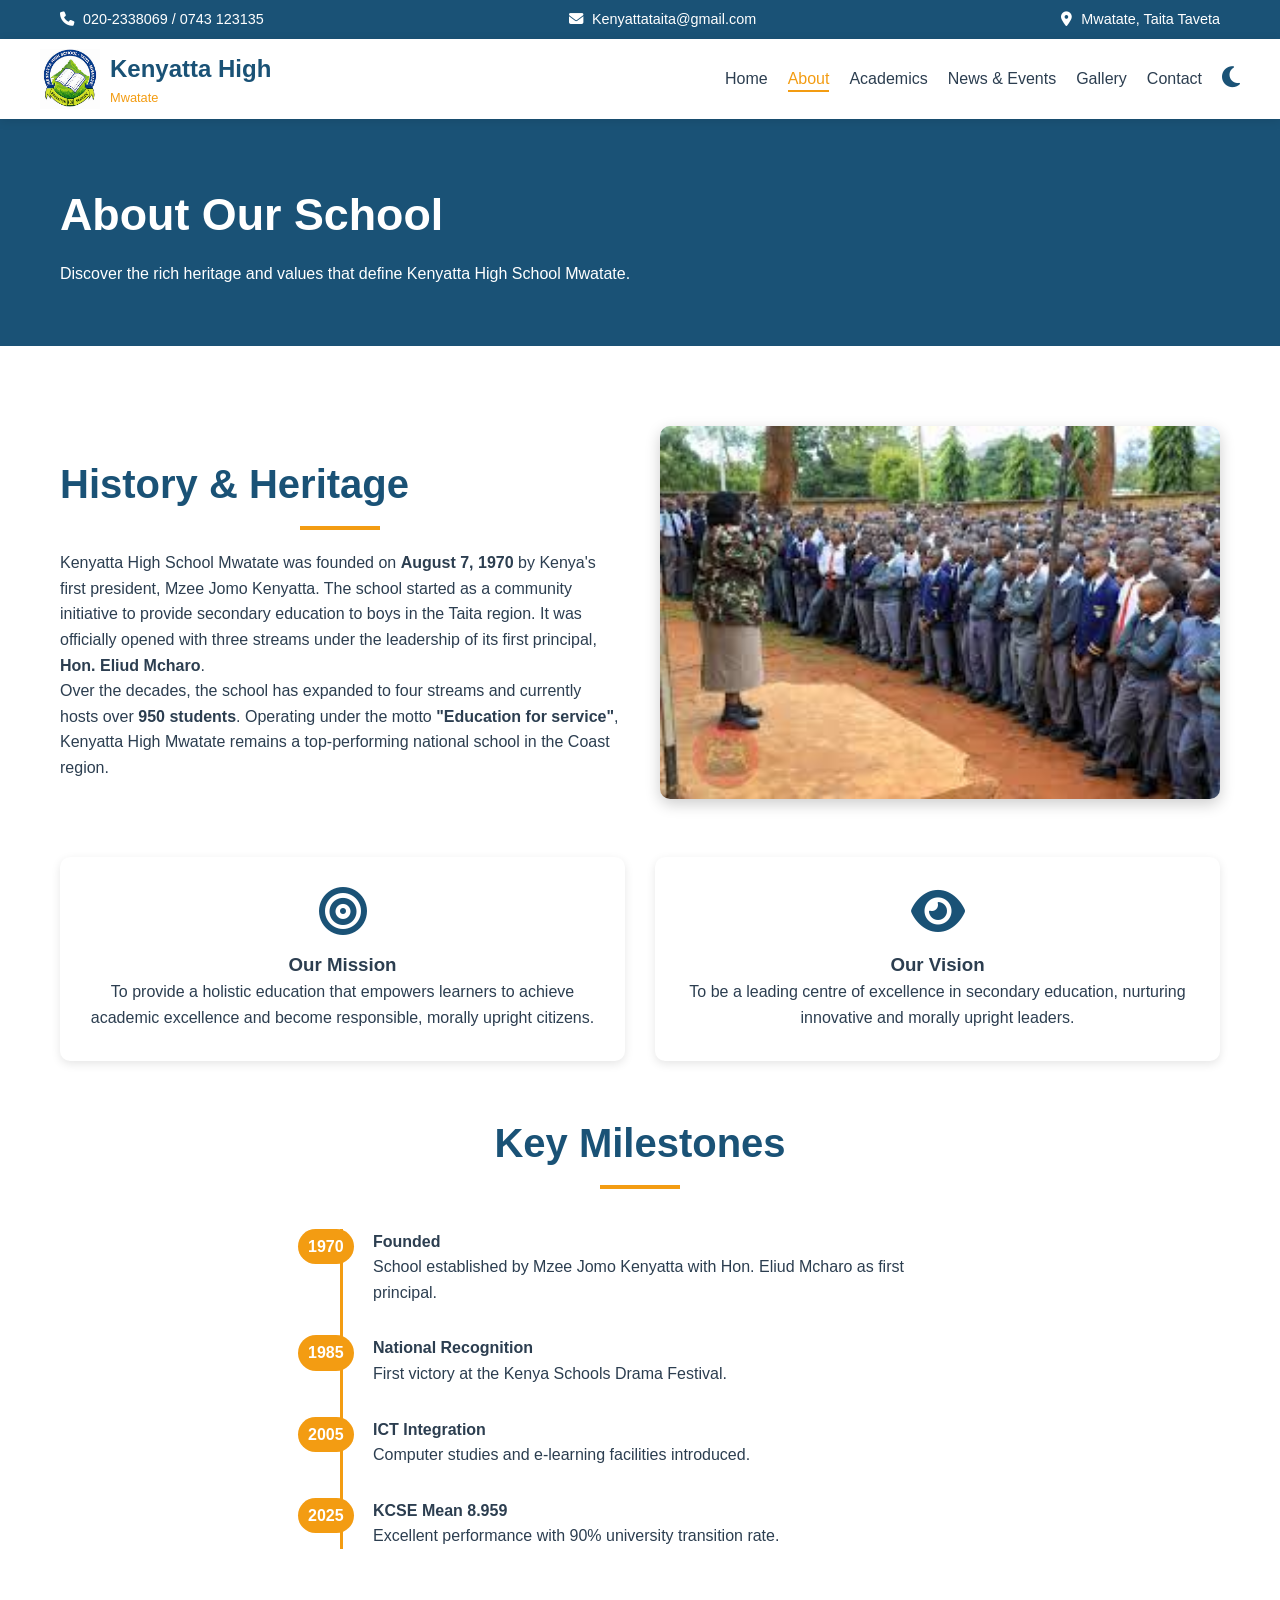
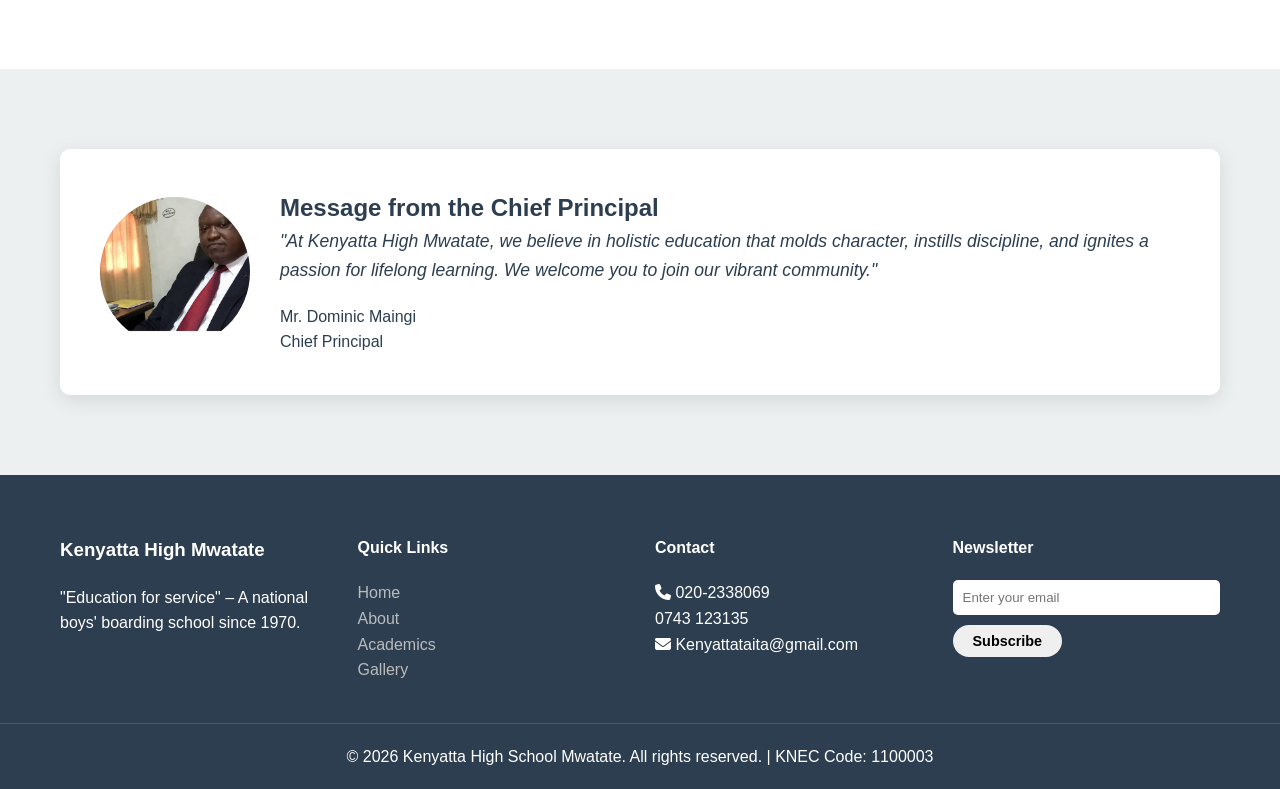
==== about.html @ a3734866 "Add files via upload" ====
<!DOCTYPE html>
<html lang="en">
<head>
    <meta charset="UTF-8">
    <meta name="viewport" content="width=device-width, initial-scale=1.0">
    <title>About | Kenyatta High School Mwatate</title>
    <meta name="description" content="Learn about Kenyatta High School Mwatate – history, mission, vision, and school leadership.">
    <link rel="icon" type="image/jpeg" href="images/badge.jpg">
    <link rel="stylesheet" href="https://cdnjs.cloudflare.com/ajax/libs/font-awesome/6.5.1/css/all.min.css">
    <link rel="stylesheet" href="css/style.css">
</head>
<body>
    <div id="preloader"><div class="loader"></div></div>

    <header id="header">
        <div class="top-bar">
            <div class="container">
                <span><i class="fas fa-phone"></i> 020-2338069 / 0743 123135</span>
                <span><i class="fas fa-envelope"></i> Kenyattataita@gmail.com</span>
                <span><i class="fas fa-map-marker-alt"></i> Mwatate, Taita Taveta</span>
            </div>
        </div>
        <nav class="navbar">
            <div class="container">
                <a href="index.html" class="logo">
                    <img src="images/badge.jpg" alt="School Logo">
                    <div><h1>Kenyatta High</h1><p>Mwatate</p></div>
                </a>
                <ul class="nav-menu" id="nav-menu">
                    <li><a href="index.html">Home</a></li>
                    <li><a href="about.html" class="active">About</a></li>
                    <li><a href="academics.html">Academics</a></li>
                    <li><a href="news.html">News & Events</a></li>
                    <li><a href="gallery.html">Gallery</a></li>
                    <li><a href="contact.html">Contact</a></li>
                    <li><button id="darkModeToggle" class="btn-icon"><i class="fas fa-moon"></i></button></li>
                </ul>
                <div class="hamburger"><span></span><span></span><span></span></div>
            </div>
        </nav>
    </header>

    <section class="section" style="background: var(--primary); color: #fff; padding: 60px 0;">
        <div class="container">
            <h1 style="font-size: 2.8rem; margin-bottom: 10px;">About Our School</h1>
            <p>Discover the rich heritage and values that define Kenyatta High School Mwatate.</p>
        </div>
    </section>

    <section id="about-detailed" class="section">
        <div class="container">
            <div class="about-grid" style="margin-bottom: 50px;">
                <div class="about-text">
                    <h2 class="section-title" style="text-align: left; margin-bottom: 20px;">History & Heritage</h2>
                    <p>Kenyatta High School Mwatate was founded on <strong>August 7, 1970</strong> by Kenya's first president, Mzee Jomo Kenyatta. The school started as a community initiative to provide secondary education to boys in the Taita region. It was officially opened with three streams under the leadership of its first principal, <strong>Hon. Eliud Mcharo</strong>.</p>
                    <p>Over the decades, the school has expanded to four streams and currently hosts over <strong>950 students</strong>. Operating under the motto <strong>"Education for service"</strong>, Kenyatta High Mwatate remains a top-performing national school in the Coast region.</p>
                </div>
                <div class="about-image"><img src="images/about.jpg" alt="School building" loading="lazy"></div>
            </div>

            <div class="mission-vision-grid" style="display: grid; grid-template-columns: repeat(auto-fit, minmax(280px, 1fr)); gap: 30px; margin-bottom: 50px;">
                <div class="dept-card"><i class="fas fa-bullseye fa-3x"></i><h3>Our Mission</h3><p>To provide a holistic education that empowers learners to achieve academic excellence and become responsible, morally upright citizens.</p></div>
                <div class="dept-card"><i class="fas fa-eye fa-3x"></i><h3>Our Vision</h3><p>To be a leading centre of excellence in secondary education, nurturing innovative and morally upright leaders.</p></div>
            </div>

            <h2 class="section-title">Key Milestones</h2>
            <div class="timeline" style="position:relative; padding-left:30px; border-left:3px solid var(--secondary); max-width:600px; margin: 0 auto 40px;">
                <div class="timeline-item" style="margin-bottom:30px;"><span style="position:absolute; left:-45px; background:var(--secondary); color:#fff; padding:5px 10px; border-radius:20px; font-weight:bold;">1970</span><h4>Founded</h4><p>School established by Mzee Jomo Kenyatta with Hon. Eliud Mcharo as first principal.</p></div>
                <div class="timeline-item" style="margin-bottom:30px;"><span style="position:absolute; left:-45px; background:var(--secondary); color:#fff; padding:5px 10px; border-radius:20px; font-weight:bold;">1985</span><h4>National Recognition</h4><p>First victory at the Kenya Schools Drama Festival.</p></div>
                <div class="timeline-item" style="margin-bottom:30px;"><span style="position:absolute; left:-45px; background:var(--secondary); color:#fff; padding:5px 10px; border-radius:20px; font-weight:bold;">2005</span><h4>ICT Integration</h4><p>Computer studies and e‑learning facilities introduced.</p></div>
                <div class="timeline-item" style="margin-bottom:30px;"><span style="position:absolute; left:-45px; background:var(--secondary); color:#fff; padding:5px 10px; border-radius:20px; font-weight:bold;">2025</span><h4>KCSE Mean 8.959</h4><p>Excellent performance with 90% university transition rate.</p></div>
            </div>
        </div>
    </section>

    <section class="principals-message section bg-light">
        <div class="container">
            <div class="message-card">
                <img src="images/principal.jpg" alt="Principal Dominic Maingi" class="principal-img">
                <div class="message-content">
                    <h2>Message from the Chief Principal</h2>
                    <blockquote>"At Kenyatta High Mwatate, we believe in holistic education that molds character, instills discipline, and ignites a passion for lifelong learning. We welcome you to join our vibrant community."</blockquote>
                    <p class="principal-name">Mr. Dominic Maingi</p>
                    <p class="principal-title">Chief Principal</p>
                </div>
            </div>
        </div>
    </section>

    <footer class="footer">
        <div class="container footer-grid">
            <div class="footer-col"><h3>Kenyatta High Mwatate</h3><p>"Education for service" – A national boys' boarding school since 1970.</p></div>
            <div class="footer-col"><h4>Quick Links</h4><ul><li><a href="index.html">Home</a></li><li><a href="about.html">About</a></li><li><a href="academics.html">Academics</a></li><li><a href="gallery.html">Gallery</a></li></ul></div>
            <div class="footer-col"><h4>Contact</h4><p><i class="fas fa-phone"></i> 020-2338069<br>0743 123135</p><p><i class="fas fa-envelope"></i> Kenyattataita@gmail.com</p></div>
            <div class="footer-col"><h4>Newsletter</h4><form id="newsletterForm"><input type="email" placeholder="Enter your email" required><button type="submit" class="btn btn-sm">Subscribe</button></form></div>
        </div>
        <div class="footer-bottom"><p>&copy; 2026 Kenyatta High School Mwatate. All rights reserved. | KNEC Code: 1100003</p></div>
    </footer>

    <button id="backToTop"><i class="fas fa-chevron-up"></i></button>
    <script src="js/main.js"></script>
</body>
</html>
---- css/style.css ----
/* === Reset & Base === */
* {
    margin: 0;
    padding: 0;
    box-sizing: border-box;
}
:root {
    --primary: #1a5276;
    --secondary: #f39c12;
    --dark: #2c3e50;
    --light: #ecf0f1;
    --white: #ffffff;
    --transition: all 0.3s ease;
}
html {
    scroll-behavior: smooth;
}
body {
    font-family: 'Segoe UI', Tahoma, Geneva, Verdana, sans-serif;
    line-height: 1.6;
    color: var(--dark);
    background: var(--white);
    transition: background 0.3s, color 0.3s;
}
body.dark-mode {
    --primary: #2980b9;
    --dark: #ecf0f1;
    --light: #2c3e50;
    --white: #1a1a2e;
    color: var(--dark);
    background: var(--white);
}
.container {
    max-width: 1200px;
    margin: auto;
    padding: 0 20px;
}
.section {
    padding: 80px 0;
}
.section-title {
    text-align: center;
    font-size: 2.5rem;
    margin-bottom: 40px;
    position: relative;
    color: var(--primary);
}
.section-title::after {
    content: '';
    display: block;
    width: 80px;
    height: 4px;
    background: var(--secondary);
    margin: 10px auto;
}
.bg-light {
    background: var(--light);
}
.btn {
    display: inline-block;
    padding: 12px 30px;
    border: none;
    border-radius: 30px;
    font-weight: bold;
    cursor: pointer;
    transition: var(--transition);
    text-decoration: none;
}
.btn-primary {
    background: var(--secondary);
    color: var(--white);
}
.btn-primary:hover {
    background: #e67e22;
    transform: translateY(-2px);
}
.btn-sm {
    padding: 8px 20px;
    font-size: 0.9rem;
}
.btn-icon {
    background: transparent;
    border: none;
    font-size: 1.5rem;
    cursor: pointer;
    color: var(--primary);
}

/* Preloader */
#preloader {
    position: fixed;
    top: 0; left: 0;
    width: 100%;
    height: 100%;
    background: #fff;
    z-index: 9999;
    display: flex;
    justify-content: center;
    align-items: center;
    transition: opacity 0.5s;
}
#preloader.fade-out {
    opacity: 0;
    visibility: hidden;
}
.loader {
    border: 5px solid #f3f3f3;
    border-top: 5px solid var(--secondary);
    border-radius: 50%;
    width: 60px;
    height: 60px;
    animation: spin 1s linear infinite;
}
@keyframes spin { 0% { transform: rotate(0deg); } 100% { transform: rotate(360deg); } }

/* Header */
.top-bar {
    background: var(--primary);
    color: var(--white);
    padding: 8px 0;
    font-size: 0.9rem;
}
.top-bar .container {
    display: flex;
    justify-content: space-between;
    flex-wrap: wrap;
    gap: 15px;
}
.top-bar span i { margin-right: 5px; }
.navbar {
    background: var(--white);
    box-shadow: 0 2px 10px rgba(0,0,0,0.1);
    position: sticky;
    top: 0;
    z-index: 1000;
}
.navbar .container {
    display: flex;
    justify-content: space-between;
    align-items: center;
    padding: 10px 0;
}
.logo {
    display: flex;
    align-items: center;
    text-decoration: none;
    color: var(--primary);
}
.logo img {
    width: 60px;
    margin-right: 10px;
}
.logo h1 {
    font-size: 1.5rem;
}
.logo p {
    font-size: 0.8rem;
    color: var(--secondary);
}
.nav-menu {
    display: flex;
    list-style: none;
    align-items: center;
    gap: 20px;
}
.nav-menu a {
    text-decoration: none;
    color: var(--dark);
    font-weight: 500;
    transition: var(--transition);
    position: relative;
}
.nav-menu a:hover,
.nav-menu a.active {
    color: var(--secondary);
}
.nav-menu a::after {
    content: '';
    position: absolute;
    bottom: -5px;
    left: 0;
    width: 0;
    height: 2px;
    background: var(--secondary);
    transition: width 0.3s;
}
.nav-menu a:hover::after,
.nav-menu a.active::after { width: 100%; }
.hamburger {
    display: none;
    flex-direction: column;
    cursor: pointer;
}
.hamburger span {
    width: 25px;
    height: 3px;
    background: var(--dark);
    margin: 3px 0;
    transition: var(--transition);
}

/* Hero Slider */
.hero {
    position: relative;
    height: 80vh;
    overflow: hidden;
}
.slide {
    position: absolute;
    top: 0; left: 0;
    width: 100%;
    height: 100%;
    background-size: cover;
    background-position: center;
    opacity: 0;
    transition: opacity 1s ease-in-out;
}
.slide.active { opacity: 1; }
.overlay {
    position: absolute;
    top: 0; left: 0;
    width: 100%;
    height: 100%;
    background: rgba(0,0,0,0.5);
}
.hero-content {
    position: relative;
    z-index: 1;
    color: var(--white);
    text-align: center;
    top: 50%;
    transform: translateY(-50%);
    padding: 0 20px;
}
.hero-content h2 {
    font-size: 3rem;
    margin-bottom: 15px;
    animation: fadeInDown 1s;
}
.hero-content p {
    font-size: 1.5rem;
    margin-bottom: 25px;
}
@keyframes fadeInDown {
    from { opacity: 0; transform: translateY(-30px); }
    to { opacity: 1; transform: translateY(0); }
}
.slide-btn {
    position: absolute;
    top: 50%;
    transform: translateY(-50%);
    background: rgba(255,255,255,0.7);
    border: none;
    font-size: 2rem;
    padding: 10px;
    cursor: pointer;
    border-radius: 50%;
    z-index: 2;
    transition: var(--transition);
}
.prev { left: 20px; }
.next { right: 20px; }
.slide-btn:hover { background: var(--white); }

/* About & Stats */
.about-grid {
    display: grid;
    grid-template-columns: 1fr 1fr;
    gap: 40px;
    align-items: center;
}
.about-image img {
    width: 100%;
    border-radius: 10px;
    box-shadow: 0 5px 15px rgba(0,0,0,0.2);
}
.stats {
    display: flex;
    justify-content: space-around;
    margin-top: 30px;
}
.stat-item {
    text-align: center;
}
.stat-item span {
    font-size: 2.5rem;
    font-weight: bold;
    color: var(--secondary);
}
/* Principal's Message */
.message-card {
    display: flex;
    align-items: center;
    gap: 30px;
    background: var(--white);
    padding: 40px;
    border-radius: 10px;
    box-shadow: 0 5px 20px rgba(0,0,0,0.1);
}
.principal-img {
    width: 150px;
    height: 150px;
    border-radius: 50%;
    object-fit: cover;
}
blockquote {
    font-style: italic;
    font-size: 1.1rem;
    margin-bottom: 20px;
}

/* Departments */
.departments-grid {
    display: grid;
    grid-template-columns: repeat(auto-fit, minmax(200px, 1fr));
    gap: 30px;
}
.dept-card {
    background: var(--white);
    padding: 30px;
    text-align: center;
    border-radius: 10px;
    box-shadow: 0 3px 10px rgba(0,0,0,0.1);
    transition: transform 0.3s;
}
.dept-card:hover { transform: translateY(-5px); }
.dept-card i { color: var(--primary); margin-bottom: 15px; }

/* News */
.news-grid {
    display: grid;
    grid-template-columns: repeat(auto-fit, minmax(300px, 1fr));
    gap: 30px;
}
.news-card {
    background: var(--white);
    border-radius: 10px;
    overflow: hidden;
    box-shadow: 0 3px 10px rgba(0,0,0,0.1);
    transition: transform 0.3s;
}
.news-card:hover { transform: translateY(-5px); }
.news-card img { width: 100%; height: 200px; object-fit: cover; }
.news-body { padding: 20px; }
.date { color: var(--secondary); font-size: 0.9rem; }
.read-more { color: var(--primary); font-weight: bold; text-decoration: none; }

/* Modals */
.modal {
    display: none;
    position: fixed;
    z-index: 2000;
    left: 0; top: 0;
    width: 100%; height: 100%;
    background: rgba(0,0,0,0.8);
    align-items: center;
    justify-content: center;
}
.modal-content {
    background: var(--white);
    padding: 30px;
    border-radius: 10px;
    max-width: 600px;
    width: 90%;
    position: relative;
}
.close-modal {
    position: absolute;
    top: 10px; right: 20px;
    font-size: 2rem;
    cursor: pointer;
}

/* Gallery */
.gallery-grid {
    display: grid;
    grid-template-columns: repeat(auto-fit, minmax(250px, 1fr));
    gap: 15px;
}
.gallery-item img {
    width: 100%;
    height: 200px;
    object-fit: cover;
    cursor: pointer;
    border-radius: 5px;
    transition: transform 0.3s;
}
.gallery-item img:hover { transform: scale(1.05); }

/* Lightbox */
.lightbox {
    display: none;
    position: fixed;
    z-index: 3000;
    left: 0; top: 0;
    width: 100%; height: 100%;
    background: rgba(0,0,0,0.9);
    text-align: center;
}
.lightbox-content {
    max-width: 90%;
    max-height: 80vh;
    margin: auto;
    display: block;
    margin-top: 5%;
}
.close-lightbox {
    position: absolute;
    top: 20px; right: 40px;
    color: #fff;
    font-size: 3rem;
    cursor: pointer;
}

/* Contact */
.contact-grid {
    display: grid;
    grid-template-columns: 1fr 1fr;
    gap: 40px;
}
.contact-form input,
.contact-form textarea {
    width: 100%;
    padding: 15px;
    margin-bottom: 20px;
    border: 1px solid #ddd;
    border-radius: 5px;
    font-family: inherit;
}
.contact-info .info-item {
    display: flex;
    align-items: center;
    gap: 15px;
    margin-bottom: 25px;
}
.social-links a {
    color: var(--primary);
    font-size: 1.5rem;
    margin-right: 15px;
    transition: var(--transition);
}
.social-links a:hover { color: var(--secondary); }
.map-container { margin-top: 40px; border-radius: 10px; overflow: hidden; }

/* Footer */
.footer {
    background: var(--dark);
    color: var(--white);
    padding: 60px 0 20px;
}
.footer-grid {
    display: grid;
    grid-template-columns: repeat(auto-fit, minmax(200px, 1fr));
    gap: 30px;
}
.footer-col h3, .footer-col h4 { margin-bottom: 20px; }
.footer-col ul { list-style: none; }
.footer-col ul li a {
    color: #bbb;
    text-decoration: none;
    transition: var(--transition);
}
.footer-col ul li a:hover { color: var(--secondary); }
.footer-col input[type="email"] {
    width: 100%;
    padding: 10px;
    margin-bottom: 10px;
    border: none;
    border-radius: 5px;
}
.footer-bottom {
    text-align: center;
    margin-top: 40px;
    padding-top: 20px;
    border-top: 1px solid #555;
}

/* Back to Top */
#backToTop {
    position: fixed;
    bottom: 30px;
    right: 30px;
    background: var(--secondary);
    color: var(--white);
    border: none;
    border-radius: 50%;
    width: 50px;
    height: 50px;
    font-size: 1.5rem;
    cursor: pointer;
    display: none;
    z-index: 999;
    box-shadow: 0 3px 10px rgba(0,0,0,0.3);
}
#backToTop:hover { background: #e67e22; }

/* Responsive */
@media (max-width: 768px) {
    .hamburger { display: flex; }
    .nav-menu {
        position: fixed;
        left: -100%;
        top: 0;
        flex-direction: column;
        background: var(--white);
        width: 70%;
        height: 100vh;
        padding-top: 80px;
        transition: 0.3s;
        box-shadow: 0 0 10px rgba(0,0,0,0.2);
    }
    .nav-menu.active { left: 0; }
    .about-grid, .contact-grid { grid-template-columns: 1fr; }
    .message-card { flex-direction: column; text-align: center; }
    .hero-content h2 { font-size: 2rem; }
}
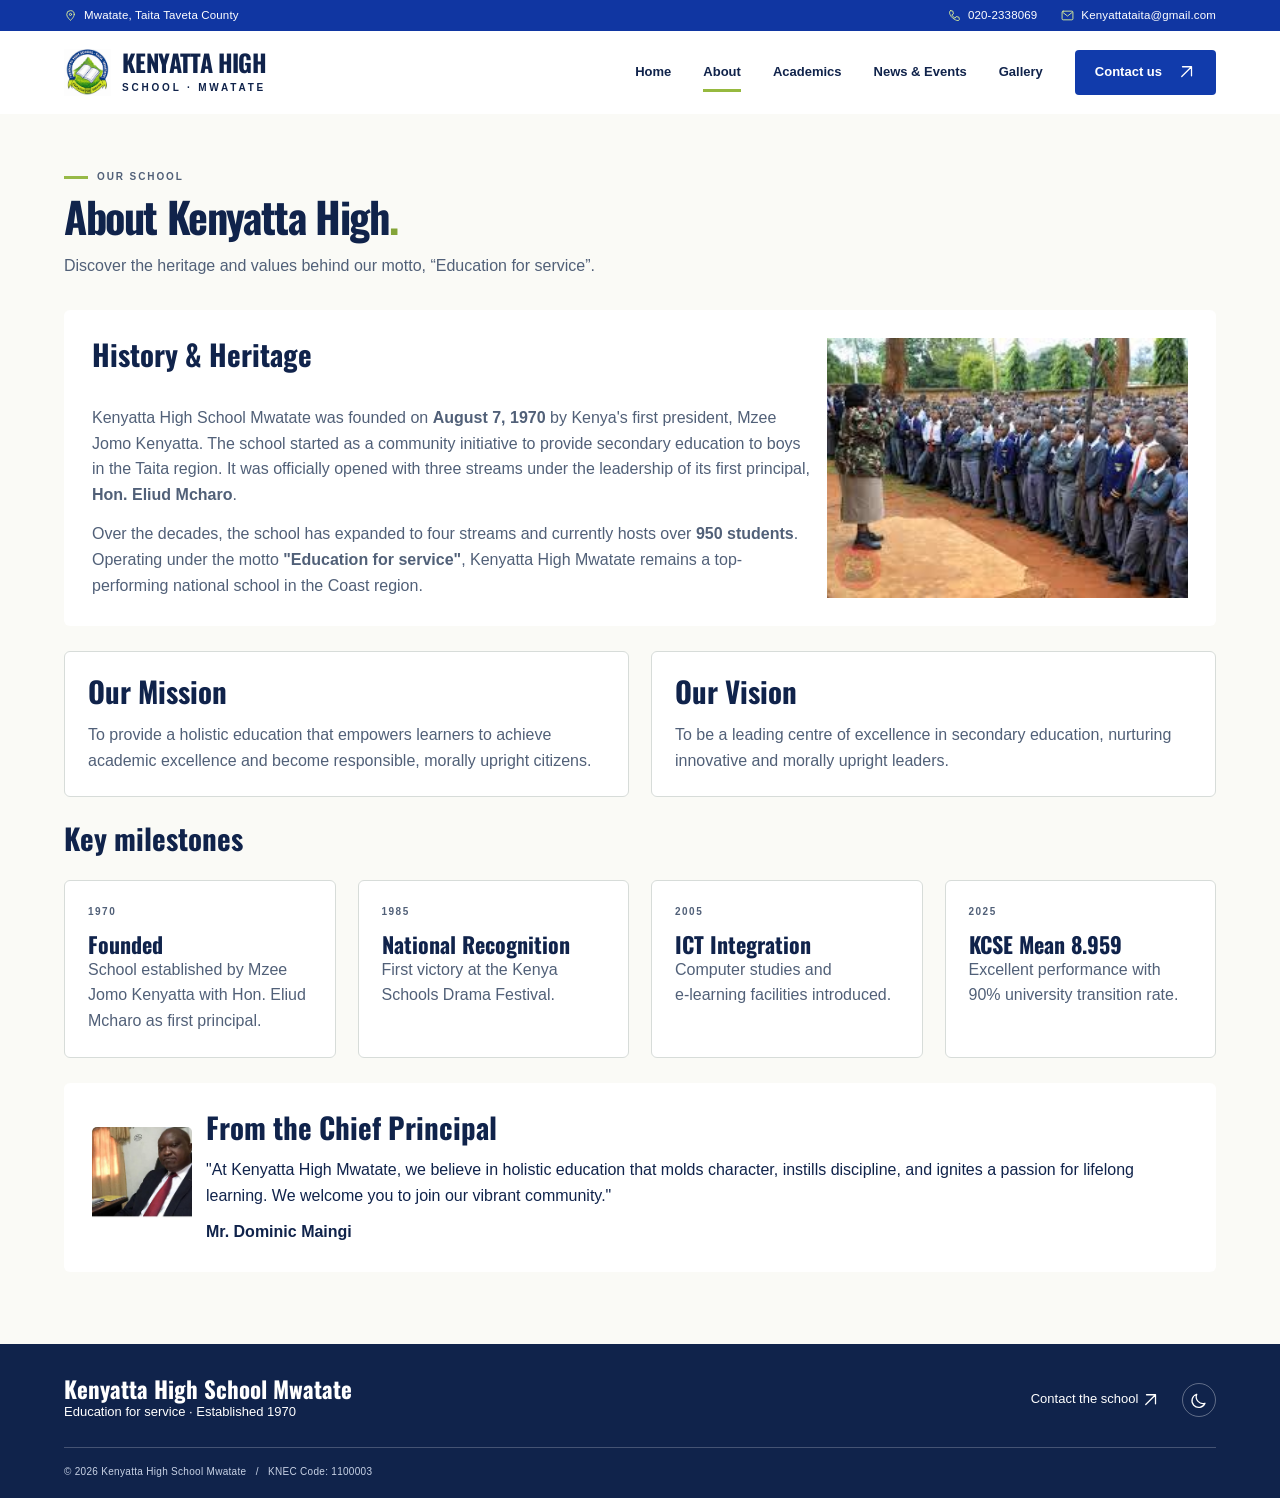
==== commit 2236ffc4: "Redesign school website and add transparent school favicon Co-authored-by: arena-agent <297053741+ar" ====
--- a/about.html
+++ b/about.html
@@ -1,103 +1,244 @@
-<!DOCTYPE html>
-<html lang="en">
-<head>
-    <meta charset="UTF-8">
-    <meta name="viewport" content="width=device-width, initial-scale=1.0">
-    <title>About | Kenyatta High School Mwatate</title>
-    <meta name="description" content="Learn about Kenyatta High School Mwatate – history, mission, vision, and school leadership.">
-    <link rel="icon" type="image/jpeg" href="images/badge.jpg">
-    <link rel="stylesheet" href="https://cdnjs.cloudflare.com/ajax/libs/font-awesome/6.5.1/css/all.min.css">
-    <link rel="stylesheet" href="css/style.css">
-</head>
-<body>
-    <div id="preloader"><div class="loader"></div></div>
-
-    <header id="header">
-        <div class="top-bar">
-            <div class="container">
-                <span><i class="fas fa-phone"></i> 020-2338069 / 0743 123135</span>
-                <span><i class="fas fa-envelope"></i> Kenyattataita@gmail.com</span>
-                <span><i class="fas fa-map-marker-alt"></i> Mwatate, Taita Taveta</span>
-            </div>
-        </div>
-        <nav class="navbar">
-            <div class="container">
-                <a href="index.html" class="logo">
-                    <img src="images/badge.jpg" alt="School Logo">
-                    <div><h1>Kenyatta High</h1><p>Mwatate</p></div>
-                </a>
-                <ul class="nav-menu" id="nav-menu">
-                    <li><a href="index.html">Home</a></li>
-                    <li><a href="about.html" class="active">About</a></li>
-                    <li><a href="academics.html">Academics</a></li>
-                    <li><a href="news.html">News & Events</a></li>
-                    <li><a href="gallery.html">Gallery</a></li>
-                    <li><a href="contact.html">Contact</a></li>
-                    <li><button id="darkModeToggle" class="btn-icon"><i class="fas fa-moon"></i></button></li>
-                </ul>
-                <div class="hamburger"><span></span><span></span><span></span></div>
-            </div>
-        </nav>
-    </header>
-
-    <section class="section" style="background: var(--primary); color: #fff; padding: 60px 0;">
-        <div class="container">
-            <h1 style="font-size: 2.8rem; margin-bottom: 10px;">About Our School</h1>
-            <p>Discover the rich heritage and values that define Kenyatta High School Mwatate.</p>
-        </div>
-    </section>
-
-    <section id="about-detailed" class="section">
-        <div class="container">
-            <div class="about-grid" style="margin-bottom: 50px;">
-                <div class="about-text">
-                    <h2 class="section-title" style="text-align: left; margin-bottom: 20px;">History & Heritage</h2>
-                    <p>Kenyatta High School Mwatate was founded on <strong>August 7, 1970</strong> by Kenya's first president, Mzee Jomo Kenyatta. The school started as a community initiative to provide secondary education to boys in the Taita region. It was officially opened with three streams under the leadership of its first principal, <strong>Hon. Eliud Mcharo</strong>.</p>
-                    <p>Over the decades, the school has expanded to four streams and currently hosts over <strong>950 students</strong>. Operating under the motto <strong>"Education for service"</strong>, Kenyatta High Mwatate remains a top-performing national school in the Coast region.</p>
-                </div>
-                <div class="about-image"><img src="images/about.jpg" alt="School building" loading="lazy"></div>
-            </div>
-
-            <div class="mission-vision-grid" style="display: grid; grid-template-columns: repeat(auto-fit, minmax(280px, 1fr)); gap: 30px; margin-bottom: 50px;">
-                <div class="dept-card"><i class="fas fa-bullseye fa-3x"></i><h3>Our Mission</h3><p>To provide a holistic education that empowers learners to achieve academic excellence and become responsible, morally upright citizens.</p></div>
-                <div class="dept-card"><i class="fas fa-eye fa-3x"></i><h3>Our Vision</h3><p>To be a leading centre of excellence in secondary education, nurturing innovative and morally upright leaders.</p></div>
-            </div>
-
-            <h2 class="section-title">Key Milestones</h2>
-            <div class="timeline" style="position:relative; padding-left:30px; border-left:3px solid var(--secondary); max-width:600px; margin: 0 auto 40px;">
-                <div class="timeline-item" style="margin-bottom:30px;"><span style="position:absolute; left:-45px; background:var(--secondary); color:#fff; padding:5px 10px; border-radius:20px; font-weight:bold;">1970</span><h4>Founded</h4><p>School established by Mzee Jomo Kenyatta with Hon. Eliud Mcharo as first principal.</p></div>
-                <div class="timeline-item" style="margin-bottom:30px;"><span style="position:absolute; left:-45px; background:var(--secondary); color:#fff; padding:5px 10px; border-radius:20px; font-weight:bold;">1985</span><h4>National Recognition</h4><p>First victory at the Kenya Schools Drama Festival.</p></div>
-                <div class="timeline-item" style="margin-bottom:30px;"><span style="position:absolute; left:-45px; background:var(--secondary); color:#fff; padding:5px 10px; border-radius:20px; font-weight:bold;">2005</span><h4>ICT Integration</h4><p>Computer studies and e‑learning facilities introduced.</p></div>
-                <div class="timeline-item" style="margin-bottom:30px;"><span style="position:absolute; left:-45px; background:var(--secondary); color:#fff; padding:5px 10px; border-radius:20px; font-weight:bold;">2025</span><h4>KCSE Mean 8.959</h4><p>Excellent performance with 90% university transition rate.</p></div>
-            </div>
-        </div>
-    </section>
-
-    <section class="principals-message section bg-light">
-        <div class="container">
-            <div class="message-card">
-                <img src="images/principal.jpg" alt="Principal Dominic Maingi" class="principal-img">
-                <div class="message-content">
-                    <h2>Message from the Chief Principal</h2>
-                    <blockquote>"At Kenyatta High Mwatate, we believe in holistic education that molds character, instills discipline, and ignites a passion for lifelong learning. We welcome you to join our vibrant community."</blockquote>
-                    <p class="principal-name">Mr. Dominic Maingi</p>
-                    <p class="principal-title">Chief Principal</p>
-                </div>
-            </div>
-        </div>
-    </section>
-
-    <footer class="footer">
-        <div class="container footer-grid">
-            <div class="footer-col"><h3>Kenyatta High Mwatate</h3><p>"Education for service" – A national boys' boarding school since 1970.</p></div>
-            <div class="footer-col"><h4>Quick Links</h4><ul><li><a href="index.html">Home</a></li><li><a href="about.html">About</a></li><li><a href="academics.html">Academics</a></li><li><a href="gallery.html">Gallery</a></li></ul></div>
-            <div class="footer-col"><h4>Contact</h4><p><i class="fas fa-phone"></i> 020-2338069<br>0743 123135</p><p><i class="fas fa-envelope"></i> Kenyattataita@gmail.com</p></div>
-            <div class="footer-col"><h4>Newsletter</h4><form id="newsletterForm"><input type="email" placeholder="Enter your email" required><button type="submit" class="btn btn-sm">Subscribe</button></form></div>
-        </div>
-        <div class="footer-bottom"><p>&copy; 2026 Kenyatta High School Mwatate. All rights reserved. | KNEC Code: 1100003</p></div>
-    </footer>
-
-    <button id="backToTop"><i class="fas fa-chevron-up"></i></button>
-    <script src="js/main.js"></script>
-</body>
-</html>+<!doctype html>
+<html lang="en">
+  <head>
+    <meta charset="utf-8" />
+    <meta name="viewport" content="width=device-width,initial-scale=1" />
+    <title>About | Kenyatta High School Mwatate</title>
+    <meta
+      name="description"
+      content="Kenyatta High School Mwatate — a national boys’ boarding school in Taita Taveta since 1970. Explore our heritage, academics and campus life."
+    />
+    <link rel="icon" href="favicon.ico?v=2" sizes="16x16 32x32 48x48" />
+    <link rel="icon" href="images/favicon.svg?v=2" type="image/svg+xml" sizes="any" />
+    <link rel="stylesheet" href="css/style.css" />
+    <script defer src="js/main.js"></script>
+  </head>
+  <body>
+    <a class="skip" href="#main">Skip to content</a>
+    <header>
+      <div class="utility">
+        <div class="wrap">
+          <span
+            ><svg
+              aria-hidden="true"
+              class="icon"
+              viewBox="0 0 24 24"
+              fill="none"
+              stroke="currentColor"
+              stroke-width="1.7"
+              stroke-linecap="round"
+              stroke-linejoin="round"
+            >
+              <path d="M19 10c0 5-7 11-7 11S5 15 5 10a7 7 0 1 1 14 0Z" />
+              <circle cx="12" cy="10" r="2" />
+            </svg>
+            Mwatate, Taita Taveta County</span
+          >
+          <div>
+            <a href="tel:+254202338069"
+              ><svg
+                aria-hidden="true"
+                class="icon"
+                viewBox="0 0 24 24"
+                fill="none"
+                stroke="currentColor"
+                stroke-width="1.7"
+                stroke-linecap="round"
+                stroke-linejoin="round"
+              >
+                <path
+                  d="m5 3 4 1 1 5-3 2c2 3 3 4 6 6l2-3 5 1 1 4c-1 6-12-1-15-5S1 4 5 3Z"
+                />
+              </svg>
+              020-2338069</a
+            ><a href="mailto:Kenyattataita@gmail.com"
+              ><svg
+                aria-hidden="true"
+                class="icon"
+                viewBox="0 0 24 24"
+                fill="none"
+                stroke="currentColor"
+                stroke-width="1.7"
+                stroke-linecap="round"
+                stroke-linejoin="round"
+              >
+                <rect x="2" y="4" width="20" height="16" rx="2" />
+                <path d="m3 6 9 7 9-7" />
+              </svg>
+              Kenyattataita@gmail.com</a
+            >
+          </div>
+        </div>
+      </div>
+      <div class="wrap navrow">
+        <a class="brand" href="index.html"
+          ><img src="images/badge.jpg" alt="" /><span
+            >KENYATTA HIGH<small>SCHOOL · MWATATE</small></span
+          ></a
+        ><button
+          class="menu"
+          aria-label="Toggle navigation"
+          aria-expanded="false"
+          aria-controls="nav"
+        >
+          <svg
+            aria-hidden="true"
+            class="icon"
+            viewBox="0 0 24 24"
+            fill="none"
+            stroke="currentColor"
+            stroke-width="1.7"
+            stroke-linecap="round"
+            stroke-linejoin="round"
+          >
+            <path d="M3 6h18M3 12h18M3 18h18" />
+          </svg>
+        </button>
+        <nav id="nav" aria-label="Main navigation">
+          <a href="index.html">Home </a
+          ><a href="about.html" aria-current="page">About </a
+          ><a href="academics.html">Academics </a
+          ><a href="news.html">News & Events </a
+          ><a href="gallery.html">Gallery </a
+          ><a href="contact.html" class="navcontact"
+            >Contact us
+            <svg
+              aria-hidden="true"
+              class="icon"
+              viewBox="0 0 24 24"
+              fill="none"
+              stroke="currentColor"
+              stroke-width="1.7"
+              stroke-linecap="round"
+              stroke-linejoin="round"
+            >
+              <path d="M5 18 18 5M6 5h12v12" /></svg
+          ></a>
+        </nav>
+      </div>
+    </header>
+    <main id="main" class="wrap inner">
+      <div class="intro">
+        <div class="kicker">OUR SCHOOL</div>
+        <h1>About Kenyatta High<span>.</span></h1>
+        <p>
+          Discover the heritage and values behind our motto, “Education for
+          service”.
+        </p>
+      </div>
+      <div class="split">
+        <h2 class="section-title" style="text-align: left; margin-bottom: 20px">
+          History & Heritage
+        </h2>
+        <p>
+          Kenyatta High School Mwatate was founded on
+          <strong>August 7, 1970</strong> by Kenya's first president, Mzee Jomo
+          Kenyatta. The school started as a community initiative to provide
+          secondary education to boys in the Taita region. It was officially
+          opened with three streams under the leadership of its first principal,
+          <strong>Hon. Eliud Mcharo</strong>.
+        </p>
+        <p>
+          Over the decades, the school has expanded to four streams and
+          currently hosts over <strong>950 students</strong>. Operating under
+          the motto <strong>"Education for service"</strong>, Kenyatta High
+          Mwatate remains a top-performing national school in the Coast region.
+        </p>
+        <img src="images/about.jpg" alt="Students at school assembly" />
+      </div>
+      <div class="tiles">
+        <article>
+          <h2>Our Mission</h2>
+          <p>
+            To provide a holistic education that empowers learners to achieve
+            academic excellence and become responsible, morally upright
+            citizens.
+          </p>
+        </article>
+        <article>
+          <h2>Our Vision</h2>
+          <p>
+            To be a leading centre of excellence in secondary education,
+            nurturing innovative and morally upright leaders.
+          </p>
+        </article>
+      </div>
+      <h2>Key milestones</h2>
+      <div class="tiles">
+        <article>
+          <label>1970</label>
+          <h3>Founded</h3>
+          <p>
+            School established by Mzee Jomo Kenyatta with Hon. Eliud Mcharo as
+            first principal.
+          </p>
+        </article>
+        <article>
+          <label>1985</label>
+          <h3>National Recognition</h3>
+          <p>First victory at the Kenya Schools Drama Festival.</p>
+        </article>
+        <article>
+          <label>2005</label>
+          <h3>ICT Integration</h3>
+          <p>Computer studies and e‑learning facilities introduced.</p>
+        </article>
+        <article>
+          <label>2025</label>
+          <h3>KCSE Mean 8.959</h3>
+          <p>Excellent performance with 90% university transition rate.</p>
+        </article>
+      </div>
+      <div class="principal">
+        <img src="images/principal.jpg" alt="Chief Principal Dominic Maingi" />
+        <div>
+          <h2>From the Chief Principal</h2>
+          <blockquote>
+            "At Kenyatta High Mwatate, we believe in holistic education that
+            molds character, instills discipline, and ignites a passion for
+            lifelong learning. We welcome you to join our vibrant community."
+          </blockquote>
+          <strong>Mr. Dominic Maingi</strong>
+        </div>
+      </div>
+    </main>
+    <footer>
+      <div class="wrap foot">
+        <div>
+          <h3>Kenyatta High School Mwatate</h3>
+          <p>Education for service · Established 1970</p>
+        </div>
+        <a href="contact.html"
+          >Contact the school
+          <svg
+            aria-hidden="true"
+            class="icon"
+            viewBox="0 0 24 24"
+            fill="none"
+            stroke="currentColor"
+            stroke-width="1.7"
+            stroke-linecap="round"
+            stroke-linejoin="round"
+          >
+            <path d="M5 18 18 5M6 5h12v12" /></svg></a
+        ><button id="theme" aria-label="Toggle dark mode" aria-pressed="false">
+          <svg
+            aria-hidden="true"
+            class="icon"
+            viewBox="0 0 24 24"
+            fill="none"
+            stroke="currentColor"
+            stroke-width="1.7"
+            stroke-linecap="round"
+            stroke-linejoin="round"
+          >
+            <path d="M20 15a9 9 0 0 1-11-12 9 9 0 1 0 11 12Z" />
+          </svg>
+        </button>
+      </div>
+      <div class="wrap fine">
+        © 2026 Kenyatta High School Mwatate &nbsp; / &nbsp; KNEC Code: 1100003
+      </div>
+    </footer>
+  </body>
+</html>
--- a/css/style.css
+++ b/css/style.css
@@ -1,516 +1,763 @@
-/* === Reset & Base === */
-* {
-    margin: 0;
-    padding: 0;
-    box-sizing: border-box;
-}
-:root {
-    --primary: #1a5276;
-    --secondary: #f39c12;
-    --dark: #2c3e50;
-    --light: #ecf0f1;
-    --white: #ffffff;
-    --transition: all 0.3s ease;
-}
-html {
-    scroll-behavior: smooth;
-}
-body {
-    font-family: 'Segoe UI', Tahoma, Geneva, Verdana, sans-serif;
-    line-height: 1.6;
-    color: var(--dark);
-    background: var(--white);
-    transition: background 0.3s, color 0.3s;
-}
-body.dark-mode {
-    --primary: #2980b9;
-    --dark: #ecf0f1;
-    --light: #2c3e50;
-    --white: #1a1a2e;
-    color: var(--dark);
-    background: var(--white);
-}
-.container {
-    max-width: 1200px;
-    margin: auto;
-    padding: 0 20px;
-}
-.section {
-    padding: 80px 0;
-}
-.section-title {
-    text-align: center;
-    font-size: 2.5rem;
-    margin-bottom: 40px;
-    position: relative;
-    color: var(--primary);
-}
-.section-title::after {
-    content: '';
-    display: block;
-    width: 80px;
-    height: 4px;
-    background: var(--secondary);
-    margin: 10px auto;
-}
-.bg-light {
-    background: var(--light);
-}
-.btn {
-    display: inline-block;
-    padding: 12px 30px;
-    border: none;
-    border-radius: 30px;
-    font-weight: bold;
-    cursor: pointer;
-    transition: var(--transition);
-    text-decoration: none;
-}
-.btn-primary {
-    background: var(--secondary);
-    color: var(--white);
-}
-.btn-primary:hover {
-    background: #e67e22;
-    transform: translateY(-2px);
-}
-.btn-sm {
-    padding: 8px 20px;
-    font-size: 0.9rem;
-}
-.btn-icon {
-    background: transparent;
-    border: none;
-    font-size: 1.5rem;
-    cursor: pointer;
-    color: var(--primary);
-}
-
-/* Preloader */
-#preloader {
-    position: fixed;
-    top: 0; left: 0;
-    width: 100%;
-    height: 100%;
-    background: #fff;
-    z-index: 9999;
-    display: flex;
-    justify-content: center;
-    align-items: center;
-    transition: opacity 0.5s;
-}
-#preloader.fade-out {
-    opacity: 0;
-    visibility: hidden;
-}
-.loader {
-    border: 5px solid #f3f3f3;
-    border-top: 5px solid var(--secondary);
-    border-radius: 50%;
-    width: 60px;
-    height: 60px;
-    animation: spin 1s linear infinite;
-}
-@keyframes spin { 0% { transform: rotate(0deg); } 100% { transform: rotate(360deg); } }
-
-/* Header */
-.top-bar {
-    background: var(--primary);
-    color: var(--white);
-    padding: 8px 0;
-    font-size: 0.9rem;
-}
-.top-bar .container {
-    display: flex;
-    justify-content: space-between;
-    flex-wrap: wrap;
-    gap: 15px;
-}
-.top-bar span i { margin-right: 5px; }
-.navbar {
-    background: var(--white);
-    box-shadow: 0 2px 10px rgba(0,0,0,0.1);
-    position: sticky;
-    top: 0;
-    z-index: 1000;
-}
-.navbar .container {
-    display: flex;
-    justify-content: space-between;
-    align-items: center;
-    padding: 10px 0;
-}
-.logo {
-    display: flex;
-    align-items: center;
-    text-decoration: none;
-    color: var(--primary);
-}
-.logo img {
-    width: 60px;
-    margin-right: 10px;
-}
-.logo h1 {
-    font-size: 1.5rem;
-}
-.logo p {
-    font-size: 0.8rem;
-    color: var(--secondary);
-}
-.nav-menu {
-    display: flex;
-    list-style: none;
-    align-items: center;
-    gap: 20px;
-}
-.nav-menu a {
-    text-decoration: none;
-    color: var(--dark);
-    font-weight: 500;
-    transition: var(--transition);
-    position: relative;
-}
-.nav-menu a:hover,
-.nav-menu a.active {
-    color: var(--secondary);
-}
-.nav-menu a::after {
-    content: '';
-    position: absolute;
-    bottom: -5px;
-    left: 0;
-    width: 0;
-    height: 2px;
-    background: var(--secondary);
-    transition: width 0.3s;
-}
-.nav-menu a:hover::after,
-.nav-menu a.active::after { width: 100%; }
-.hamburger {
-    display: none;
-    flex-direction: column;
-    cursor: pointer;
-}
-.hamburger span {
-    width: 25px;
-    height: 3px;
-    background: var(--dark);
-    margin: 3px 0;
-    transition: var(--transition);
-}
-
-/* Hero Slider */
-.hero {
-    position: relative;
-    height: 80vh;
-    overflow: hidden;
-}
-.slide {
-    position: absolute;
-    top: 0; left: 0;
-    width: 100%;
-    height: 100%;
-    background-size: cover;
-    background-position: center;
-    opacity: 0;
-    transition: opacity 1s ease-in-out;
-}
-.slide.active { opacity: 1; }
-.overlay {
-    position: absolute;
-    top: 0; left: 0;
-    width: 100%;
-    height: 100%;
-    background: rgba(0,0,0,0.5);
-}
-.hero-content {
-    position: relative;
-    z-index: 1;
-    color: var(--white);
-    text-align: center;
-    top: 50%;
-    transform: translateY(-50%);
-    padding: 0 20px;
-}
-.hero-content h2 {
-    font-size: 3rem;
-    margin-bottom: 15px;
-    animation: fadeInDown 1s;
-}
-.hero-content p {
-    font-size: 1.5rem;
-    margin-bottom: 25px;
-}
-@keyframes fadeInDown {
-    from { opacity: 0; transform: translateY(-30px); }
-    to { opacity: 1; transform: translateY(0); }
-}
-.slide-btn {
-    position: absolute;
-    top: 50%;
-    transform: translateY(-50%);
-    background: rgba(255,255,255,0.7);
-    border: none;
-    font-size: 2rem;
-    padding: 10px;
-    cursor: pointer;
-    border-radius: 50%;
-    z-index: 2;
-    transition: var(--transition);
-}
-.prev { left: 20px; }
-.next { right: 20px; }
-.slide-btn:hover { background: var(--white); }
-
-/* About & Stats */
-.about-grid {
-    display: grid;
-    grid-template-columns: 1fr 1fr;
-    gap: 40px;
-    align-items: center;
-}
-.about-image img {
-    width: 100%;
-    border-radius: 10px;
-    box-shadow: 0 5px 15px rgba(0,0,0,0.2);
-}
-.stats {
-    display: flex;
-    justify-content: space-around;
-    margin-top: 30px;
-}
-.stat-item {
-    text-align: center;
-}
-.stat-item span {
-    font-size: 2.5rem;
-    font-weight: bold;
-    color: var(--secondary);
-}
-/* Principal's Message */
-.message-card {
-    display: flex;
-    align-items: center;
-    gap: 30px;
-    background: var(--white);
-    padding: 40px;
-    border-radius: 10px;
-    box-shadow: 0 5px 20px rgba(0,0,0,0.1);
-}
-.principal-img {
-    width: 150px;
-    height: 150px;
-    border-radius: 50%;
-    object-fit: cover;
-}
-blockquote {
-    font-style: italic;
-    font-size: 1.1rem;
-    margin-bottom: 20px;
-}
-
-/* Departments */
-.departments-grid {
-    display: grid;
-    grid-template-columns: repeat(auto-fit, minmax(200px, 1fr));
-    gap: 30px;
-}
-.dept-card {
-    background: var(--white);
-    padding: 30px;
-    text-align: center;
-    border-radius: 10px;
-    box-shadow: 0 3px 10px rgba(0,0,0,0.1);
-    transition: transform 0.3s;
-}
-.dept-card:hover { transform: translateY(-5px); }
-.dept-card i { color: var(--primary); margin-bottom: 15px; }
-
-/* News */
-.news-grid {
-    display: grid;
-    grid-template-columns: repeat(auto-fit, minmax(300px, 1fr));
-    gap: 30px;
-}
-.news-card {
-    background: var(--white);
-    border-radius: 10px;
-    overflow: hidden;
-    box-shadow: 0 3px 10px rgba(0,0,0,0.1);
-    transition: transform 0.3s;
-}
-.news-card:hover { transform: translateY(-5px); }
-.news-card img { width: 100%; height: 200px; object-fit: cover; }
-.news-body { padding: 20px; }
-.date { color: var(--secondary); font-size: 0.9rem; }
-.read-more { color: var(--primary); font-weight: bold; text-decoration: none; }
-
-/* Modals */
-.modal {
-    display: none;
-    position: fixed;
-    z-index: 2000;
-    left: 0; top: 0;
-    width: 100%; height: 100%;
-    background: rgba(0,0,0,0.8);
-    align-items: center;
-    justify-content: center;
-}
-.modal-content {
-    background: var(--white);
-    padding: 30px;
-    border-radius: 10px;
-    max-width: 600px;
-    width: 90%;
-    position: relative;
-}
-.close-modal {
-    position: absolute;
-    top: 10px; right: 20px;
-    font-size: 2rem;
-    cursor: pointer;
-}
-
-/* Gallery */
-.gallery-grid {
-    display: grid;
-    grid-template-columns: repeat(auto-fit, minmax(250px, 1fr));
-    gap: 15px;
-}
-.gallery-item img {
-    width: 100%;
-    height: 200px;
-    object-fit: cover;
-    cursor: pointer;
-    border-radius: 5px;
-    transition: transform 0.3s;
-}
-.gallery-item img:hover { transform: scale(1.05); }
-
-/* Lightbox */
-.lightbox {
-    display: none;
-    position: fixed;
-    z-index: 3000;
-    left: 0; top: 0;
-    width: 100%; height: 100%;
-    background: rgba(0,0,0,0.9);
-    text-align: center;
-}
-.lightbox-content {
-    max-width: 90%;
-    max-height: 80vh;
-    margin: auto;
-    display: block;
-    margin-top: 5%;
-}
-.close-lightbox {
-    position: absolute;
-    top: 20px; right: 40px;
-    color: #fff;
-    font-size: 3rem;
-    cursor: pointer;
-}
-
-/* Contact */
-.contact-grid {
-    display: grid;
-    grid-template-columns: 1fr 1fr;
-    gap: 40px;
-}
-.contact-form input,
-.contact-form textarea {
-    width: 100%;
-    padding: 15px;
-    margin-bottom: 20px;
-    border: 1px solid #ddd;
-    border-radius: 5px;
-    font-family: inherit;
-}
-.contact-info .info-item {
-    display: flex;
-    align-items: center;
-    gap: 15px;
-    margin-bottom: 25px;
-}
-.social-links a {
-    color: var(--primary);
-    font-size: 1.5rem;
-    margin-right: 15px;
-    transition: var(--transition);
-}
-.social-links a:hover { color: var(--secondary); }
-.map-container { margin-top: 40px; border-radius: 10px; overflow: hidden; }
-
-/* Footer */
-.footer {
-    background: var(--dark);
-    color: var(--white);
-    padding: 60px 0 20px;
-}
-.footer-grid {
-    display: grid;
-    grid-template-columns: repeat(auto-fit, minmax(200px, 1fr));
-    gap: 30px;
-}
-.footer-col h3, .footer-col h4 { margin-bottom: 20px; }
-.footer-col ul { list-style: none; }
-.footer-col ul li a {
-    color: #bbb;
-    text-decoration: none;
-    transition: var(--transition);
-}
-.footer-col ul li a:hover { color: var(--secondary); }
-.footer-col input[type="email"] {
-    width: 100%;
-    padding: 10px;
-    margin-bottom: 10px;
-    border: none;
-    border-radius: 5px;
-}
-.footer-bottom {
-    text-align: center;
-    margin-top: 40px;
-    padding-top: 20px;
-    border-top: 1px solid #555;
-}
-
-/* Back to Top */
-#backToTop {
-    position: fixed;
-    bottom: 30px;
-    right: 30px;
-    background: var(--secondary);
-    color: var(--white);
-    border: none;
-    border-radius: 50%;
-    width: 50px;
-    height: 50px;
-    font-size: 1.5rem;
-    cursor: pointer;
-    display: none;
-    z-index: 999;
-    box-shadow: 0 3px 10px rgba(0,0,0,0.3);
-}
-#backToTop:hover { background: #e67e22; }
-
-/* Responsive */
-@media (max-width: 768px) {
-    .hamburger { display: flex; }
-    .nav-menu {
-        position: fixed;
-        left: -100%;
-        top: 0;
-        flex-direction: column;
-        background: var(--white);
-        width: 70%;
-        height: 100vh;
-        padding-top: 80px;
-        transition: 0.3s;
-        box-shadow: 0 0 10px rgba(0,0,0,0.2);
-    }
-    .nav-menu.active { left: 0; }
-    .about-grid, .contact-grid { grid-template-columns: 1fr; }
-    .message-card { flex-direction: column; text-align: center; }
-    .hero-content h2 { font-size: 2rem; }
-}+@font-face {
+  font-family: Oswald;
+  src: url(../fonts/oswald.woff2) format("woff2");
+  font-weight: 200 700;
+  font-display: swap;
+}
+:root {
+  --blue: #113bab;
+  --ink: #10234b;
+  --muted: #516078;
+  --lime: #d3f76a;
+  --paper: #fafaf6;
+  --surface: #fff;
+  --line: #d7dcd9;
+  --gut: clamp(24px, 5vw, 88px);
+  --display: Oswald, "Arial Narrow", sans-serif;
+}
+* {
+  box-sizing: border-box;
+}
+body {
+  margin: 0;
+  color: var(--ink);
+  background: var(--paper);
+  font-family: Arial, Helvetica, sans-serif;
+  line-height: 1.6;
+}
+body.dark {
+  --ink: #eff4ff;
+  --muted: #bdcadc;
+  --paper: #172133;
+  --surface: #202d41;
+  --line: #415471;
+}
+a {
+  color: inherit;
+  text-decoration: none;
+}
+button,
+input,
+textarea {
+  font: inherit;
+}
+button {
+  cursor: pointer;
+}
+h1,
+h2,
+h3,
+p,
+figure,
+blockquote {
+  margin: 0;
+}
+h1,
+h2,
+h3 {
+  font-family: var(--display);
+  line-height: 1.13;
+}
+button {
+  color: inherit;
+}
+.wrap {
+  width: calc(100% - var(--gut) * 2);
+  max-width: 1480px;
+  margin-inline: auto;
+}
+.icon {
+  width: 18px;
+  height: 18px;
+  vertical-align: middle;
+  flex: none;
+}
+.skip {
+  position: absolute;
+  left: 12px;
+  top: -100px;
+  background: white;
+  color: #123;
+  padding: 10px;
+  z-index: 20;
+}
+.skip:focus {
+  top: 8px;
+}
+:focus-visible {
+  outline: 3px solid #f0a41e;
+  outline-offset: 3px;
+}
+.utility {
+  background: #1036a2;
+  color: white;
+  font-size: 11.5px;
+  letter-spacing: 0.15px;
+}
+.utility .wrap,
+.utility span,
+.utility a,
+.utility .wrap > div,
+.navrow,
+.brand,
+nav,
+.navcontact,
+.button,
+.buttons,
+.notice .wrap,
+.notice strong,
+.allnews,
+.cardname,
+.foot {
+  display: flex;
+  align-items: center;
+}
+.utility .wrap {
+  height: 31px;
+  justify-content: space-between;
+}
+.utility .wrap > div {
+  gap: 24px;
+}
+.utility span,
+.utility a {
+  gap: 7px;
+}
+.utility .icon {
+  width: 13px;
+  height: 13px;
+  color: #d9ee99;
+}
+header {
+  background: var(--surface);
+  position: relative;
+  z-index: 3;
+}
+.navrow {
+  height: 83px;
+  justify-content: space-between;
+}
+.brand {
+  gap: 11px;
+  font-family: var(--display);
+  font-size: 24px;
+  font-weight: 700;
+  line-height: 1.14;
+  letter-spacing: -0.6px;
+}
+.brand img {
+  width: 47px;
+  height: 52px;
+  object-fit: contain;
+}
+.brand small {
+  display: block;
+  font:
+    700 10px/1.6 Arial,
+    sans-serif;
+  letter-spacing: 2.8px;
+  margin-top: 3px;
+}
+nav {
+  gap: clamp(19px, 2.5vw, 42px);
+  height: 100%;
+  font-size: 13px;
+  font-weight: 600;
+}
+nav a:not(.navcontact) {
+  position: relative;
+}
+nav a[aria-current]:not(.navcontact):after {
+  content: "";
+  height: 3px;
+  background: #96b93f;
+  position: absolute;
+  bottom: -9px;
+  left: 0;
+  right: 0;
+}
+nav a:hover,
+.utility a:hover {
+  text-decoration: underline;
+}
+.navcontact,
+.button {
+  padding: 12px 20px;
+  background: var(--blue);
+  color: white;
+  gap: 16px;
+  font-weight: bold;
+  font-size: 13px;
+  border: 0;
+  border-radius: 4px;
+}
+.menu {
+  display: none;
+}
+.hero {
+  display: grid;
+  grid-template-columns: 1fr 1fr;
+  background: #0e3398;
+  color: white;
+}
+.hero-copy {
+  padding: clamp(42px, 4.3vw, 76px) clamp(20px, 3vw, 52px)
+    clamp(44px, 4.4vw, 78px) max(var(--gut), calc((100vw - 1480px) / 2));
+  background:
+    linear-gradient(100deg, #0b2e89aa, transparent),
+    url(../images/contours.svg) center/cover,
+    #10369b;
+}
+.eyebrow,
+.kicker,
+.card-image small,
+.notice strong,
+.hero-photo figcaption,
+.tiles article > label,
+.story label,
+.fine {
+  font-size: 10px;
+  letter-spacing: 1.5px;
+  font-weight: 700;
+}
+.badge {
+  display: inline-flex;
+  align-items: center;
+  gap: 8px;
+  border: 1px solid #99ab8f77;
+  background: #122a6b66;
+  padding: 4px 9px;
+  color: #e2f7b4;
+  border-radius: 2px;
+}
+.badge b {
+  width: 6px;
+  height: 6px;
+  background: var(--lime);
+  border-radius: 50%;
+}
+.hero h1 {
+  margin: 19px 0;
+  font-size: clamp(58px, 6.25vw, 106px);
+  line-height: 1.02;
+  letter-spacing: -2.8px;
+  font-weight: 650;
+}
+.hero em {
+  font-style: normal;
+  color: var(--lime);
+}
+.hero-copy p {
+  font-size: clamp(15px, 1.12vw, 18px);
+  line-height: 1.6;
+  max-width: 425px;
+  color: #eaf0ff;
+}
+.buttons {
+  gap: 12px;
+  margin-top: 27px;
+  flex-wrap: wrap;
+}
+.button {
+  display: inline-flex;
+  justify-content: center;
+  min-height: 44px;
+}
+.button.lime {
+  background: var(--lime);
+  color: #142b37;
+}
+.button.outline {
+  background: #092e8438;
+  border: 1px solid #9fb2dc;
+  color: white;
+}
+.button:hover,
+.navcontact:hover {
+  filter: brightness(0.94);
+}
+.hero-photo {
+  position: relative;
+  min-width: 0;
+  overflow: hidden;
+}
+.hero-photo > img {
+  position: absolute;
+  width: 100%;
+  height: 100%;
+  object-fit: cover;
+}
+.hero-photo:after {
+  content: "";
+  position: absolute;
+  inset: 58% 0 0;
+  background: linear-gradient(transparent, #071321ba);
+  pointer-events: none;
+}
+.hero-photo figcaption {
+  position: absolute;
+  z-index: 1;
+  bottom: 24px;
+  left: 26px;
+  right: 26px;
+  display: flex;
+  align-items: center;
+  justify-content: space-between;
+  font-size: 9px;
+  letter-spacing: 1.4px;
+}
+.hero-photo figcaption b {
+  color: #e5ff96;
+  border-right: 1px solid #fff8;
+  padding-right: 9px;
+}
+.slide-buttons {
+  display: flex;
+  gap: 6px;
+}
+.slide-buttons button {
+  width: 32px;
+  height: 32px;
+  border: 1px solid #ffffff90;
+  border-radius: 50%;
+  background: #15281042;
+  color: white;
+  font: 23px/20px Arial;
+}
+.slide-buttons button:hover {
+  background: #0c237e;
+}
+.notice {
+  background: #eef4dd;
+  color: #263847;
+  border-bottom: 1px solid #d9dfcd;
+}
+.notice .wrap {
+  gap: 22px;
+  min-height: 53px;
+  font-size: 13px;
+}
+.notice strong {
+  color: #213b23;
+  gap: 8px;
+  letter-spacing: 1.3px;
+  border-right: 1px solid #bac9a8;
+  padding-right: 20px;
+}
+.notice strong svg {
+  width: 18px;
+}
+.allnews {
+  margin-left: auto;
+  gap: 10px;
+  font-size: 12px;
+  font-weight: bold;
+  white-space: nowrap;
+}
+.notice a:hover {
+  text-decoration: underline;
+}
+.explore {
+  padding-top: 45px;
+  padding-bottom: 64px;
+}
+.kicker {
+  display: flex;
+  align-items: center;
+  gap: 9px;
+  color: var(--muted);
+  letter-spacing: 1.9px;
+  font-size: 10px;
+}
+.kicker:before {
+  content: "";
+  height: 3px;
+  width: 24px;
+  background: #97b947;
+}
+.explore h2,
+.intro h1 {
+  font-size: clamp(37px, 3.3vw, 56px);
+  letter-spacing: -1.4px;
+  margin: 8px 0 23px;
+}
+.explore h2 span,
+.intro h1 span {
+  color: #84a438;
+}
+.cards,
+.tiles {
+  display: grid;
+  grid-template-columns: repeat(3, minmax(0, 1fr));
+  gap: 22px;
+}
+.photo-card,
+.story,
+.tiles article,
+.contactgrid form,
+.contactgrid aside {
+  background: var(--surface);
+  border: 1px solid var(--line);
+  border-radius: 6px;
+  overflow: hidden;
+}
+.card-image {
+  height: clamp(155px, 15vw, 250px);
+  position: relative;
+  overflow: hidden;
+}
+.card-image img,
+.story > img {
+  height: 100%;
+  width: 100%;
+  object-fit: cover;
+}
+.card-image img {
+  transition: transform 0.3s;
+}
+.photo-card:hover .card-image img {
+  transform: scale(1.035);
+}
+.photo-card:first-child .card-image img {
+  object-position: 50% 30%;
+}
+.card-image small {
+  position: absolute;
+  left: 15px;
+  top: 14px;
+  background: #fff;
+  color: #1a315a;
+  padding: 4px 9px;
+  border-radius: 2px;
+  letter-spacing: 1.1px;
+  font-size: 9px;
+}
+.cardname {
+  justify-content: space-between;
+  padding: 15px 20px;
+}
+.cardname h3 {
+  font-size: 25px;
+}
+.cardname svg {
+  color: #43672b;
+}
+.inner {
+  padding-block: 55px 72px;
+}
+.intro {
+  margin-bottom: 32px;
+}
+.intro h1 {
+  margin-bottom: 12px;
+}
+.inner p {
+  color: var(--muted);
+}
+.inner h2 {
+  font-size: 29px;
+  margin-bottom: 14px;
+}
+.inner h3 {
+  font-size: 22px;
+}
+.split,
+.principal {
+  display: grid;
+  gap: 14px;
+  background: var(--surface);
+  border-radius: 6px;
+  padding: 28px;
+}
+.split {
+  grid-template-columns: 2fr 1fr;
+}
+.split > h2,
+.split > p {
+  grid-column: 1;
+}
+.split > img {
+  grid-column: 2;
+  grid-row: 1/4;
+  width: 100%;
+  height: 100%;
+  max-height: 280px;
+  object-fit: cover;
+}
+.tiles {
+  grid-template-columns: repeat(auto-fit, minmax(min(240px, 100%), 1fr));
+  margin: 25px 0;
+}
+.tiles article,
+.contactgrid form,
+.contactgrid aside,
+.story > div {
+  padding: 23px;
+}
+.tiles article > label,
+.story label {
+  display: block;
+  color: var(--muted);
+  margin-bottom: 12px;
+}
+.principal {
+  grid-template-columns: 100px 1fr;
+  align-items: center;
+}
+.principal img {
+  width: 100%;
+  border-radius: 5px;
+}
+.principal strong {
+  display: block;
+  margin-top: 10px;
+}
+.story > img {
+  height: 200px;
+}
+.story a,
+.contactgrid aside a {
+  text-decoration: underline;
+}
+.gallery button {
+  padding: 0;
+  text-align: left;
+}
+dialog {
+  border: 0;
+  border-radius: 5px;
+  max-width: 90vw;
+  background: var(--surface);
+  color: var(--ink);
+}
+dialog::backdrop {
+  background: #0d182ee6;
+}
+dialog img {
+  display: block;
+  max-width: 100%;
+  max-height: 70vh;
+  margin: auto;
+}
+dialog p {
+  margin-top: 8px;
+}
+dialog button {
+  display: block;
+  margin-left: auto;
+  background: none;
+  border: 0;
+  font-size: 28px;
+}
+.contactgrid {
+  display: grid;
+  grid-template-columns: 1fr 1fr;
+  gap: 24px;
+}
+.contactgrid label,
+.contactgrid small {
+  display: block;
+  margin-bottom: 10px;
+  font-size: 14px;
+}
+.contactgrid small {
+  margin-top: 10px;
+}
+.contactgrid input,
+.contactgrid textarea {
+  display: block;
+  width: 100%;
+  border: 1px solid var(--line);
+  background: var(--paper);
+  color: var(--ink);
+  padding: 8px;
+  border-radius: 4px;
+}
+.contactgrid aside h3 {
+  margin: 24px 0 5px;
+}
+footer {
+  background: #10234b;
+  color: white;
+  padding: 32px 0 18px;
+}
+.foot {
+  gap: 22px;
+}
+.foot h3 {
+  font-size: 23px;
+}
+.foot p,
+.foot a {
+  font-size: 13px;
+}
+.foot a {
+  margin-left: auto;
+}
+.foot button {
+  border: 1px solid #ffffff55;
+  color: white;
+  background: none;
+  border-radius: 50%;
+  width: 34px;
+  height: 34px;
+}
+.fine {
+  border-top: 1px solid #ffffff38;
+  padding-top: 16px;
+  margin-top: 24px;
+  color: #c8d2e5;
+  font-weight: 400;
+  letter-spacing: 0.3px;
+}
+@media (max-width: 900px) {
+  nav {
+    gap: 18px;
+  }
+  .navcontact {
+    padding: 9px 13px;
+  }
+  .brand {
+    font-size: 20px;
+  }
+  .brand small {
+    font-size: 9px;
+  }
+  .hero-copy {
+    padding-right: 15px;
+  }
+  .hero h1 {
+    font-size: clamp(55px, 7vw, 70px);
+  }
+  .buttons .button {
+    padding: 10px 12px;
+    gap: 8px;
+  }
+  .notice .wrap {
+    gap: 12px;
+  }
+  .notice strong {
+    padding-right: 12px;
+  }
+}
+@media (max-width: 750px) {
+  .utility .wrap > div a:last-child {
+    display: none;
+  }
+  .navrow {
+    height: 69px;
+  }
+  .brand img {
+    height: 45px;
+    width: 40px;
+  }
+  .menu {
+    display: grid;
+    place-items: center;
+    width: 42px;
+    height: 42px;
+    background: var(--surface);
+    border: 1px solid var(--line);
+    border-radius: 4px;
+  }
+  .menu svg {
+    width: 22px;
+    height: 22px;
+  }
+  nav {
+    display: none;
+    position: absolute;
+    top: 100%;
+    left: 0;
+    right: 0;
+    height: auto;
+    padding: 14px var(--gut) 22px;
+    background: var(--surface);
+    box-shadow: 0 6px 12px #0002;
+    align-items: stretch;
+  }
+  nav.open {
+    display: grid;
+    gap: 2px;
+  }
+  nav a {
+    padding: 8px;
+  }
+  nav a[aria-current]:not(.navcontact):after {
+    left: 0;
+    bottom: 9px;
+    top: 9px;
+    height: auto;
+    width: 3px;
+  }
+  .hero {
+    grid-template-columns: 1fr;
+  }
+  .hero-copy {
+    padding: 36px var(--gut);
+  }
+  .hero h1 {
+    font-size: clamp(59px, 12vw, 84px);
+  }
+  .hero-photo {
+    height: clamp(210px, 50vw, 340px);
+  }
+  .hero-photo figcaption {
+    bottom: 14px;
+    left: var(--gut);
+    right: var(--gut);
+  }
+  .notice .wrap {
+    padding-block: 14px;
+    align-items: flex-start;
+    flex-wrap: wrap;
+  }
+  .notice strong {
+    border: none;
+  }
+  .notice .wrap > a:not(.allnews) {
+    order: 3;
+    width: 100%;
+  }
+  .explore {
+    padding-top: 34px;
+  }
+  .cards,
+  .contactgrid,
+  .split {
+    grid-template-columns: 1fr;
+  }
+  .card-image {
+    height: clamp(200px, 48vw, 320px);
+  }
+  .inner {
+    padding-block: 35px;
+  }
+  .split > img {
+    grid-column: auto;
+    grid-row: auto;
+  }
+  .principal {
+    grid-template-columns: 1fr;
+  }
+  .principal img {
+    width: 90px;
+  }
+  .foot {
+    flex-wrap: wrap;
+  }
+  .foot div {
+    width: 100%;
+  }
+  .foot a {
+    margin-left: 0;
+  }
+  .cards {
+    gap: 18px;
+  }
+}
+@media (prefers-reduced-motion: reduce) {
+  * {
+    transition: none !important;
+  }
+}
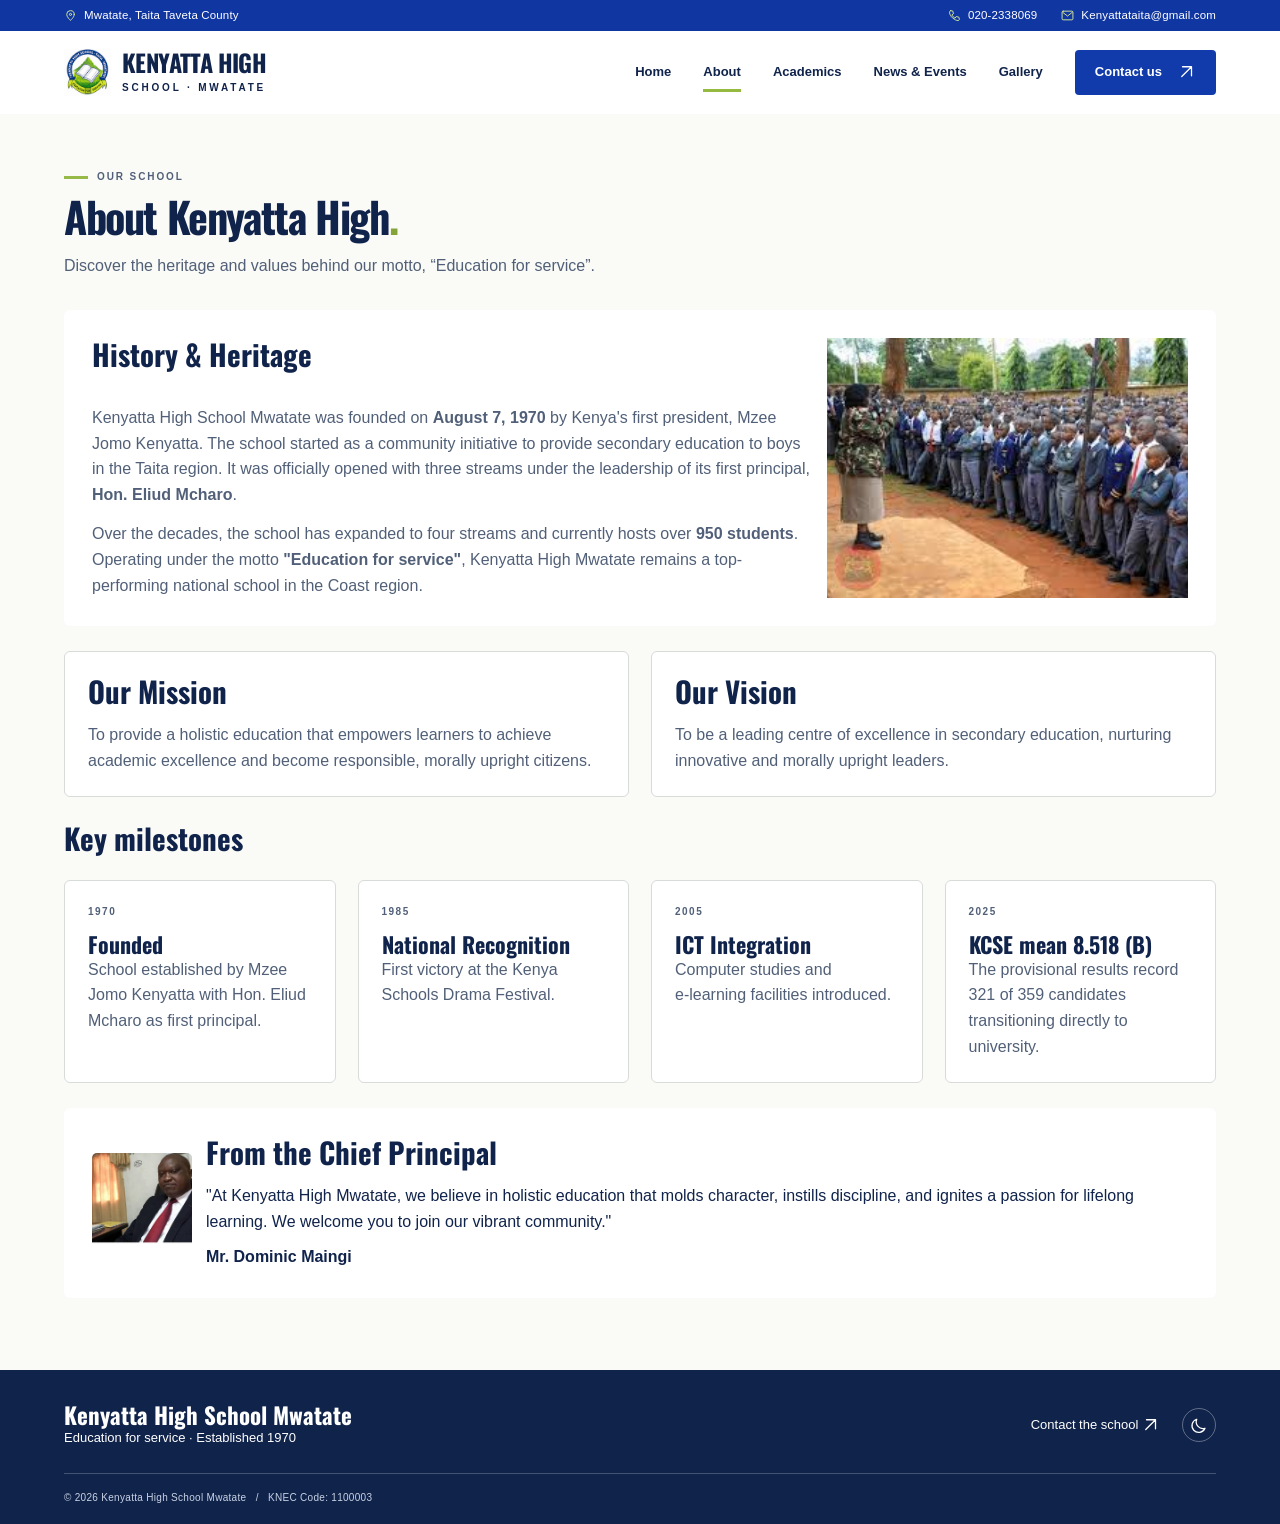
==== commit 445d09ae: "Make family quick links, campus photos and KCSE results easier to use Co-authored-by: arena-agent <2" ====
--- a/about.html
+++ b/about.html
@@ -9,7 +9,12 @@
       content="Kenyatta High School Mwatate — a national boys’ boarding school in Taita Taveta since 1970. Explore our heritage, academics and campus life."
     />
     <link rel="icon" href="favicon.ico?v=2" sizes="16x16 32x32 48x48" />
-    <link rel="icon" href="images/favicon.svg?v=2" type="image/svg+xml" sizes="any" />
+    <link
+      rel="icon"
+      href="images/favicon.svg?v=2"
+      type="image/svg+xml"
+      sizes="any"
+    />
     <link rel="stylesheet" href="css/style.css" />
     <script defer src="js/main.js"></script>
   </head>
@@ -185,8 +190,11 @@
         </article>
         <article>
           <label>2025</label>
-          <h3>KCSE Mean 8.959</h3>
-          <p>Excellent performance with 90% university transition rate.</p>
+          <h3>KCSE mean 8.518 (B)</h3>
+          <p>
+            The provisional results record 321 of 359 candidates transitioning
+            directly to university.
+          </p>
         </article>
       </div>
       <div class="principal">
--- a/css/style.css
+++ b/css/style.css
@@ -761,3 +761,399 @@
     transition: none !important;
   }
 }
+
+/* Campus panorama — keep the photography visible while protecting text contrast. */
+.campus-hero {
+  position: relative;
+  isolation: isolate;
+  display: block;
+  overflow: hidden;
+  background: #0c2133;
+}
+.campus-hero .hero-photo {
+  position: absolute;
+  inset: 0 0 0 30%;
+  z-index: -1;
+  height: auto;
+}
+.campus-hero .hero-photo > img {
+  object-position: 50% 47%;
+}
+.campus-hero .hero-photo:after {
+  inset: 0;
+  background:
+    linear-gradient(
+      90deg,
+      #0c2133,
+      rgba(12, 33, 51, 0.55) 19%,
+      transparent 55%
+    ),
+    linear-gradient(0deg, #061622a8, transparent 35%);
+}
+.campus-hero .hero-copy {
+  position: relative;
+  width: 50%;
+  padding-block: clamp(44px, 4.2vw, 74px);
+  background: none;
+  pointer-events: none;
+}
+.campus-hero .buttons a {
+  pointer-events: auto;
+}
+.campus-hero .badge {
+  border: 0;
+  padding: 0;
+  background: none;
+  color: #def799;
+  letter-spacing: 2px;
+  font-size: 10px;
+}
+.campus-hero .badge b {
+  width: 23px;
+  height: 2px;
+  border-radius: 0;
+}
+.campus-hero h1 {
+  font-size: clamp(72px, 6.8vw, 115px);
+  letter-spacing: -0.045em;
+  margin: 18px 0 16px;
+  line-height: 0.97;
+}
+.campus-hero em {
+  font-family: Georgia, "Times New Roman", serif;
+  font-weight: 400;
+  font-style: italic;
+  letter-spacing: -0.065em;
+}
+.campus-hero .hero-copy p {
+  color: #f0f4f3;
+  max-width: 405px;
+}
+.campus-hero .button.outline {
+  background: #10243388;
+  border-color: #93a6b1;
+}
+.photo-tag {
+  position: absolute;
+  z-index: 1;
+  right: var(--gut);
+  top: 24px;
+  color: white;
+  background: #0b1e2bb8;
+  border: 1px solid #ffffff52;
+  display: flex;
+  align-items: center;
+  gap: 7px;
+  padding: 5px 9px;
+  font-size: 9px;
+  font-weight: 700;
+  letter-spacing: 1.3px;
+  border-radius: 3px;
+}
+.photo-tag span {
+  height: 6px;
+  width: 6px;
+  background: var(--lime);
+  border-radius: 50%;
+}
+.campus-hero figcaption {
+  left: auto;
+  right: var(--gut);
+  gap: 22px;
+  bottom: 24px;
+  font-size: 12px;
+  letter-spacing: 0;
+  text-shadow: 0 1px 4px #0008;
+}
+.campus-hero figcaption b {
+  font-size: 10px;
+  letter-spacing: 1px;
+}
+.slide-buttons button {
+  width: 40px;
+  height: 40px;
+  background: #091d2f77;
+}
+.directory {
+  background: var(--surface);
+  border-bottom: 1px solid var(--line);
+}
+.directory-row {
+  display: grid;
+  grid-template-columns: auto repeat(3, 1fr);
+  align-items: center;
+  padding-block: 21px;
+  gap: 3%;
+}
+.directory h2 {
+  font: 600 21px/1.2 var(--display);
+  letter-spacing: -0.5px;
+}
+.directory a {
+  display: flex;
+  align-items: center;
+  gap: 13px;
+  border-left: 1px solid var(--line);
+  padding-left: 9%;
+}
+.directory small,
+.viewer-top span,
+.viewer-bottom small,
+.provisional {
+  display: block;
+  font:
+    700 9px/1.5 Arial,
+    sans-serif;
+  letter-spacing: 1.4px;
+}
+.directory small {
+  color: var(--muted);
+}
+.directory strong {
+  font-size: 15px;
+}
+.dir-icon {
+  width: 39px;
+  height: 39px;
+  display: grid;
+  place-items: center;
+  background: #edf2e0;
+  color: #354d2d;
+  border-radius: 50%;
+  flex: none;
+}
+.dir-arrow {
+  margin-left: auto;
+  color: var(--muted);
+}
+.directory a:hover strong,
+.sheet-link:hover {
+  text-decoration: underline;
+}
+.news-pair {
+  grid-template-columns: repeat(2, minmax(0, 1fr));
+}
+.result-panel {
+  scroll-margin: 20px;
+  border: 1px solid var(--line);
+  background: var(--surface);
+  border-radius: 8px;
+  padding: clamp(20px, 3vw, 40px);
+  margin: 0 0 28px;
+}
+.result-head,
+.viewer-top,
+.viewer-bottom,
+.viewer-bottom > div {
+  display: flex;
+  align-items: center;
+  justify-content: space-between;
+  gap: 10px;
+}
+.result-head h2 {
+  font-size: clamp(30px, 3vw, 47px);
+  margin: 8px 0;
+}
+.result-head h2 span {
+  color: #84a438;
+}
+.provisional {
+  background: #e9efd8;
+  color: #394b29;
+  padding: 6px 12px;
+  border-radius: 20px;
+  letter-spacing: 0.5px;
+}
+.result-stats {
+  display: grid;
+  grid-template-columns: repeat(3, 1fr);
+  margin: 16px 0 22px;
+  padding: 20px;
+  background: #112d43;
+  color: white;
+  border-radius: 4px;
+  gap: 12px;
+}
+.result-stats dt {
+  font-size: 13px;
+}
+.result-stats dd {
+  margin: 0;
+  font: 600 clamp(30px, 3vw, 45px) var(--display);
+  color: #d3f76a;
+}
+.result-stats small {
+  font-size: 0.5em;
+  color: white;
+}
+.result-panel summary {
+  cursor: pointer;
+  font-weight: bold;
+  padding: 8px 0;
+}
+.result-panel table {
+  width: min(100%, 560px);
+  border-collapse: collapse;
+  text-align: left;
+  font-variant-numeric: tabular-nums;
+}
+.result-panel caption {
+  text-align: left;
+  color: var(--muted);
+  font-size: 13px;
+  margin: 8px 0;
+}
+.result-panel th,
+.result-panel td {
+  border-bottom: 1px solid var(--line);
+  padding: 6px 10px;
+}
+.result-panel table :last-child:is(td, th) {
+  text-align: right;
+}
+.sheet-link {
+  display: inline-block;
+  margin-top: 12px;
+  text-decoration: underline;
+  font-size: 14px;
+}
+.viewer {
+  padding: 0;
+  width: min(850px, 94vw);
+  max-width: 94vw;
+  overflow: auto;
+  background: #102335;
+  color: #fff;
+  border-radius: 8px;
+}
+.viewer-top,
+.viewer-bottom {
+  padding: 10px 18px;
+}
+.viewer-top span,
+.viewer-bottom small {
+  color: #d4efaa;
+}
+.viewer-stage {
+  background: #091622;
+  touch-action: pan-y pinch-zoom;
+}
+.viewer-stage img {
+  width: 100%;
+  height: min(58dvh, 580px);
+  object-fit: contain;
+  user-select: none;
+}
+.viewer-bottom p {
+  color: #fff;
+  margin: 0;
+}
+.viewer-bottom strong {
+  display: block;
+  font: 500 21px var(--display);
+}
+.viewer button {
+  margin: 0;
+  width: 44px;
+  height: 44px;
+  border-radius: 50%;
+  border: 1px solid #7c8e9f;
+  color: white;
+  line-height: 1;
+}
+.viewer button:hover {
+  background: #354b5f;
+}
+body:has(.viewer[open]) {
+  overflow: hidden;
+}
+@media (max-width: 900px) {
+  .directory-row {
+    gap: 2%;
+  }
+  .directory a {
+    padding-left: 6%;
+    gap: 8px;
+  }
+  .dir-arrow {
+    display: none;
+  }
+}
+@media (max-width: 750px) {
+  .campus-hero .hero-copy {
+    width: 100%;
+    padding: 32px var(--gut) 24px;
+    background: linear-gradient(110deg, #102838, #112d44);
+  }
+  .campus-hero h1 {
+    font-size: clamp(63px, 11vw, 84px);
+  }
+  .campus-hero .hero-photo {
+    position: relative;
+    inset: auto;
+    z-index: 0;
+    height: clamp(190px, 44vw, 280px);
+  }
+  .campus-hero .hero-photo:after {
+    background: linear-gradient(0deg, #081929bd, transparent 50%);
+  }
+  .campus-hero figcaption {
+    left: var(--gut);
+    bottom: 12px;
+  }
+  .photo-tag {
+    top: 12px;
+  }
+  .directory-row {
+    grid-template-columns: repeat(3, minmax(0, 1fr));
+    padding-block: 16px;
+    gap: 0;
+  }
+  .directory h2 {
+    display: none;
+  }
+  .directory a {
+    flex-direction: column;
+    gap: 6px;
+    padding: 0 4px;
+    text-align: center;
+  }
+  .directory a:first-of-type {
+    border: 0;
+  }
+  .directory small {
+    font-size: 8px;
+    letter-spacing: 0.5px;
+  }
+  .directory strong {
+    font-size: 12px;
+    display: block;
+  }
+  .dir-icon {
+    width: 34px;
+    height: 34px;
+  }
+  .news-pair {
+    grid-template-columns: 1fr;
+  }
+  .result-stats {
+    padding: 14px;
+    gap: 8px;
+  }
+  .result-stats dt {
+    font-size: 11px;
+  }
+  .result-stats dd {
+    font-size: 26px;
+  }
+  .result-head {
+    flex-wrap: wrap;
+  }
+  .contactgrid aside {
+    grid-row: 1;
+  }
+  .viewer-top,
+  .viewer-bottom {
+    padding: 10px 12px;
+  }
+}
